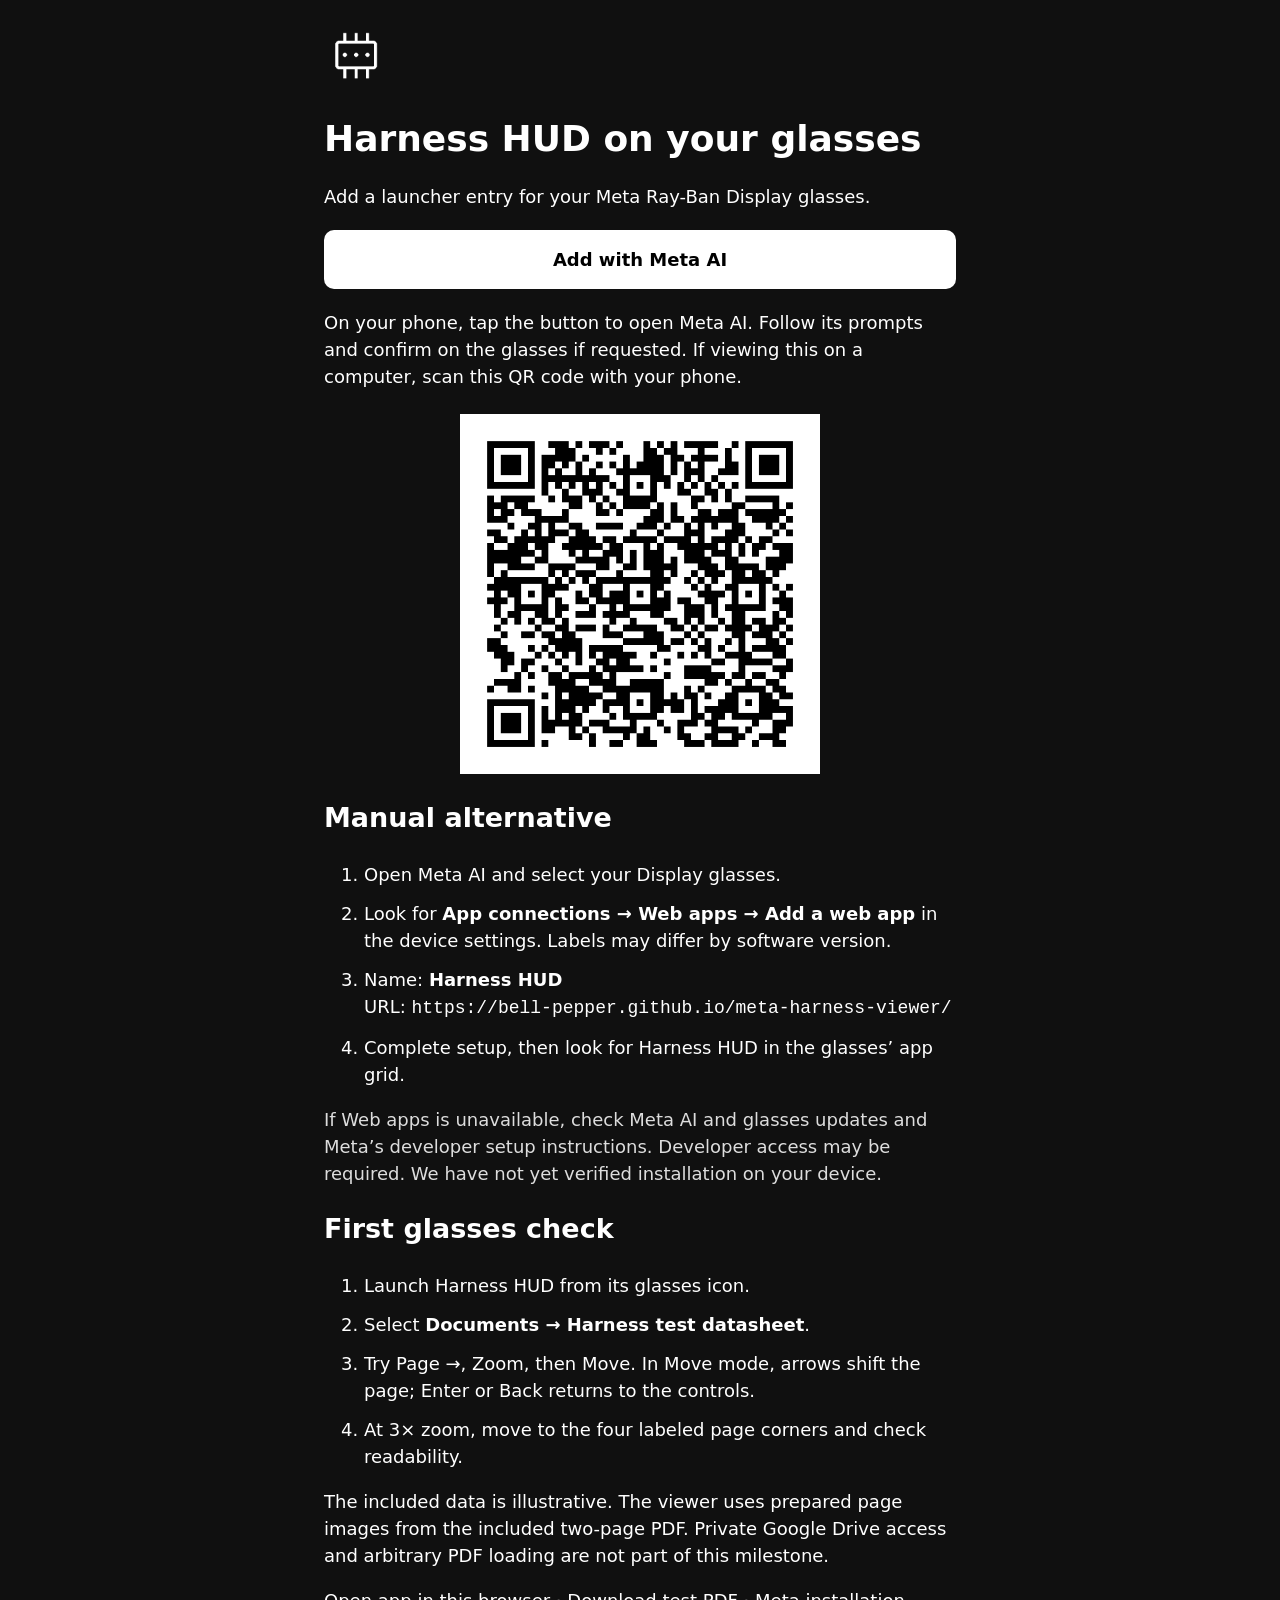
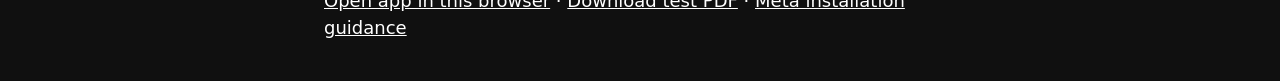
==== install.html @ b94704ba "Add glasses web-app installation and internal datasheet viewer" ====
<!doctype html>
<html lang="en">
<head>
<meta charset="utf-8">
<meta name="viewport" content="width=device-width, initial-scale=1">
<meta name="description" content="Add Harness HUD to your Meta Ray-Ban Display glasses.">
<title>Install Harness HUD</title>
<link rel="icon" href="icons/icon-192.png" type="image/png">
<style>
*{box-sizing:border-box}body{font:18px/1.5 system-ui,sans-serif;background:#101010;color:#fff;max-width:680px;margin:0 auto;padding:24px}h1{line-height:1.1}a{color:#fff}a.action{display:block;background:#fff;color:#000;padding:16px;border-radius:10px;font-weight:700;text-decoration:none;text-align:center;margin:20px 0}img.qr{display:block;width:min(100%,360px);height:auto;margin:24px auto}li{margin:12px 0}code{overflow-wrap:anywhere}.note{color:#ddd}.icon{width:64px;height:64px}a:focus-visible{outline:3px solid #fff;outline-offset:4px}
</style>
</head>
<body>
<img class="icon" src="icons/icon-192.png" alt="Harness connector icon">
<h1>Harness HUD on your glasses</h1>
<p>Add a launcher entry for your Meta Ray-Ban Display glasses.</p>
<a class="action" href="fb-viewapp://web_app_deep_link?appName=Harness%20HUD&amp;appUrl=https%3A%2F%2Fbell-pepper.github.io%2Fmeta-harness-viewer%2F">Add with Meta AI</a>
<p>On your phone, tap the button to open Meta AI. Follow its prompts and confirm on the glasses if requested. If viewing this on a computer, scan this QR code with your phone.</p>
<img class="qr" src="icons/install-qr.png" width="520" height="520" alt="QR code to add Harness HUD through Meta AI">
<h2>Manual alternative</h2>
<ol><li>Open Meta AI and select your Display glasses.</li><li>Look for <strong>App connections → Web apps → Add a web app</strong> in the device settings. Labels may differ by software version.</li><li>Name: <strong>Harness HUD</strong><br>URL: <code>https://bell-pepper.github.io/meta-harness-viewer/</code></li><li>Complete setup, then look for Harness HUD in the glasses’ app grid.</li></ol>
<p class="note">If Web apps is unavailable, check Meta AI and glasses updates and Meta’s developer setup instructions. Developer access may be required. We have not yet verified installation on your device.</p>
<h2>First glasses check</h2>
<ol><li>Launch Harness HUD from its glasses icon.</li><li>Select <strong>Documents → Harness test datasheet</strong>.</li><li>Try Page →, Zoom, then Move. In Move mode, arrows shift the page; Enter or Back returns to the controls.</li><li>At 3× zoom, move to the four labeled page corners and check readability.</li></ol>
<p>The included data is illustrative. The viewer uses prepared page images from the included two-page PDF. Private Google Drive access and arbitrary PDF loading are not part of this milestone.</p>
<p><a href="./">Open app in this browser</a> · <a href="assets/demo/harness-test.pdf">Download test PDF</a> · <a href="https://github.com/facebook/meta-wearables-webapp#4-deploy-to-glasses">Meta installation guidance</a></p>
</body>
</html>
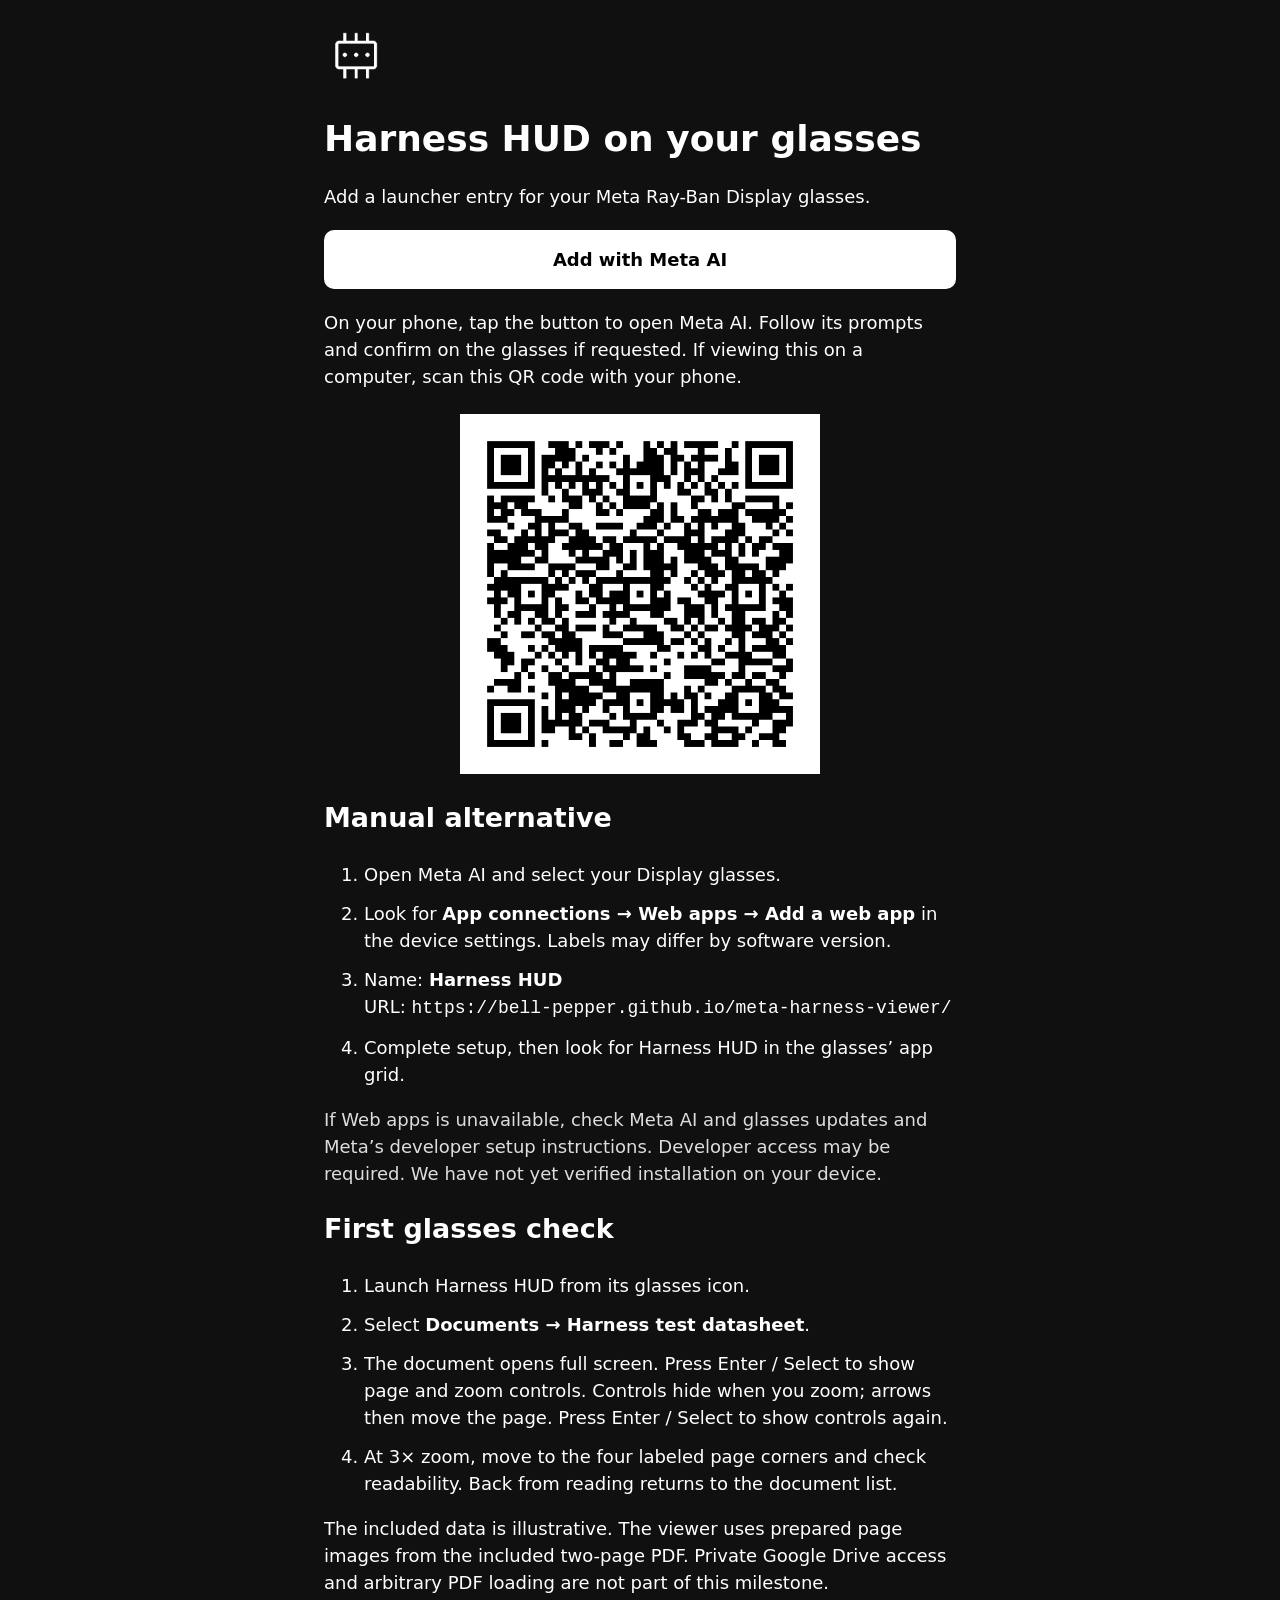
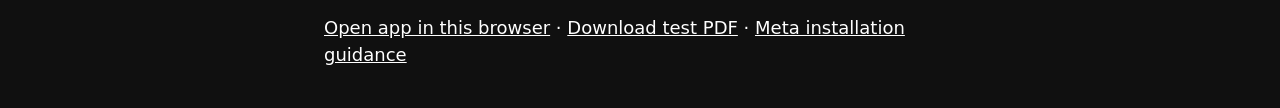
==== commit 4af94c51: "Make document reading fullscreen with controls on demand" ====
--- a/install.html
+++ b/install.html
@@ -21,7 +21,7 @@
 <ol><li>Open Meta AI and select your Display glasses.</li><li>Look for <strong>App connections → Web apps → Add a web app</strong> in the device settings. Labels may differ by software version.</li><li>Name: <strong>Harness HUD</strong><br>URL: <code>https://bell-pepper.github.io/meta-harness-viewer/</code></li><li>Complete setup, then look for Harness HUD in the glasses’ app grid.</li></ol>
 <p class="note">If Web apps is unavailable, check Meta AI and glasses updates and Meta’s developer setup instructions. Developer access may be required. We have not yet verified installation on your device.</p>
 <h2>First glasses check</h2>
-<ol><li>Launch Harness HUD from its glasses icon.</li><li>Select <strong>Documents → Harness test datasheet</strong>.</li><li>Try Page →, Zoom, then Move. In Move mode, arrows shift the page; Enter or Back returns to the controls.</li><li>At 3× zoom, move to the four labeled page corners and check readability.</li></ol>
+<ol><li>Launch Harness HUD from its glasses icon.</li><li>Select <strong>Documents → Harness test datasheet</strong>.</li><li>The document opens full screen. Press Enter / Select to show page and zoom controls. Controls hide when you zoom; arrows then move the page. Press Enter / Select to show controls again.</li><li>At 3× zoom, move to the four labeled page corners and check readability. Back from reading returns to the document list.</li></ol>
 <p>The included data is illustrative. The viewer uses prepared page images from the included two-page PDF. Private Google Drive access and arbitrary PDF loading are not part of this milestone.</p>
 <p><a href="./">Open app in this browser</a> · <a href="assets/demo/harness-test.pdf">Download test PDF</a> · <a href="https://github.com/facebook/meta-wearables-webapp#4-deploy-to-glasses">Meta installation guidance</a></p>
 </body>
